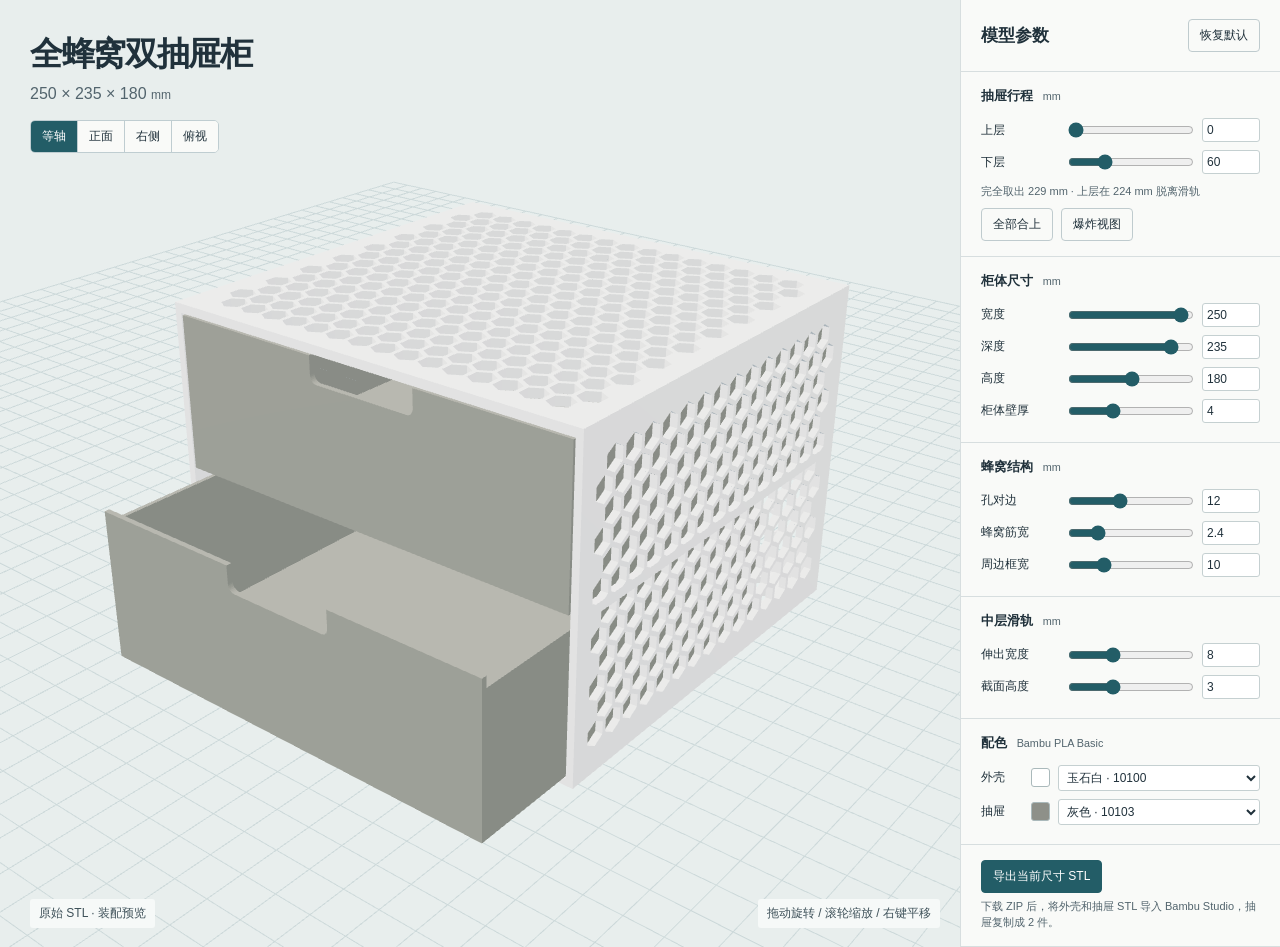
==== viewer/index.html @ f78812b8 "first commit" ====
<!doctype html>
<html lang="zh-CN">
<head>
<meta charset="utf-8">
<meta name="viewport" content="width=device-width, initial-scale=1">
<title>全蜂窝双抽屉柜 | PrintLab</title>
<link rel="stylesheet" href="./style.css">
<script type="importmap">
{"imports":{"three":"./vendor/build/three.module.min.js"}}
</script>
</head>
<body>
<main>
  <section class="model" aria-labelledby="title">
    <div id="stage" aria-label="双抽屉柜三维视口"></div>
    <div class="heading">
      <h1 id="title">全蜂窝双抽屉柜</h1>
      <p><output id="dimensions">250 × 235 × 180</output> <span>mm</span></p>
    </div>
    <nav class="views" aria-label="观察方向">
      <button data-view="iso" aria-pressed="true">等轴</button>
      <button data-view="front" aria-pressed="false">正面</button>
      <button data-view="side" aria-pressed="false">右侧</button>
      <button data-view="top" aria-pressed="false">俯视</button>
    </nav>
    <div class="stage-footer"><span id="source" role="status">正在加载原始 STL</span><span class="gesture">拖动旋转 / 滚轮缩放 / 右键平移</span></div>
  </section>
  <aside aria-label="模型参数">
    <div class="panel-heading"><h2>模型参数</h2><button id="reset" disabled>恢复默认</button></div>
    <form id="params">
      <fieldset id="fields" disabled>
        <div class="section"><h3>抽屉行程 <small>mm</small></h3>
          <div id="travel"></div>
          <p class="hint" id="travel-note"></p>
          <div class="actions">
            <button type="button" id="closed">全部合上</button>
            <button type="button" id="exploded" aria-pressed="false">爆炸视图</button>
          </div>
        </div>
        <div class="section"><h3>柜体尺寸 <small>mm</small></h3><div id="size"></div></div>
        <div class="section"><h3>蜂窝结构 <small>mm</small></h3><div id="lattice"></div></div>
        <div class="section"><h3>中层滑轨 <small>mm</small></h3><div id="rails"></div></div>
        <div class="section"><h3>配色 <small>Bambu PLA Basic</small></h3>
          <label class="color"><span>外壳</span><span class="swatch" aria-hidden="true"></span><select id="shellColor"></select></label>
          <label class="color"><span>抽屉</span><span class="swatch" aria-hidden="true"></span><select id="drawerColor"></select></label>
        </div>
      </fieldset>
    </form>
    <div class="section export">
      <button type="button" id="export-stl" disabled>导出当前尺寸 STL</button>
      <p class="hint" id="export-status" role="status">下载 ZIP 后，将外壳和抽屉 STL 导入 Bambu Studio，抽屉复制成 2 件。</p>
    </div>
  </aside>
</main>
<script type="module" src="./viewer.js"></script>
</body>
</html>
---- viewer/style.css ----
:root {
  color-scheme: light;
  font-family: "Instrument Sans", "Microsoft YaHei UI", sans-serif;
  color: #20313b;
  background: #f9faf8;
  --line: #d7dedf;
  --muted: #52646d;
  --accent: #235d67;
}
* { box-sizing: border-box; }
body { margin: 0; }
main { display: grid; grid-template-columns: minmax(0, 1fr) 320px; min-height: 100dvh; }
.model { position: relative; min-height: 620px; background: #e8eeed; overflow: hidden; isolation: isolate; }
#stage { position: absolute; inset: 0; }
#stage canvas { display: block; touch-action: none; }
.heading { position: absolute; inset: 32px auto auto 30px; pointer-events: none; }
h1, h2, h3, p { margin: 0; }
h1 { font-size: clamp(23px, 2.6vw, 36px); letter-spacing: -.04em; }
.heading p { margin-top: 8px; color: var(--muted); font-variant-numeric: tabular-nums; font-size: 16px; }
.heading span { font-size: 12px; }
.views { position: absolute; top: 120px; left: 30px; display: flex; border: 1px solid #bfcdd1; border-radius: 5px; overflow: hidden; }
button { font: inherit; font-size: 12px; cursor: pointer; color: inherit; background: #f9faf8; border: 1px solid #bfcbce; border-radius: 4px; padding: 7px 11px; }
button:hover { background: #e4edeb; }
button:disabled { opacity: .55; cursor: default; }
button[aria-pressed="true"] { background: var(--accent); color: white; }
.views button { border: 0; border-radius: 0; }
.views button + button { border-left: 1px solid #bfcdd1; }
:focus-visible { outline: 2px solid #167583; outline-offset: 2px; }
.views button:focus-visible { outline-offset: -3px; }
.stage-footer { position: absolute; inset: auto 20px 19px 30px; display: flex; align-items: center; justify-content: space-between; gap: 10px; flex-wrap: wrap; pointer-events: none; }
.stage-footer span { background: #f6f9f8; padding: 6px 9px; border-radius: 3px; font-size: 12px; color: #3e5159; }
aside { border-left: 1px solid var(--line); }
.panel-heading, .section { padding: 15px 20px; border-bottom: 1px solid var(--line); }
.panel-heading { display: flex; align-items: center; justify-content: space-between; padding-block: 19px; }
h2 { font-size: 17px; }
h3 { font-size: 13px; margin-bottom: 9px; }
h3 small { margin-left: 6px; color: var(--muted); font-weight: normal; }
fieldset { border: 0; margin: 0; padding: 0; min-width: 0; }
.control { display: grid; grid-template-columns: 79px minmax(0,1fr) 58px; gap: 8px; align-items: center; min-height: 32px; font-size: 12px; }
.control input[type=range] { width: 100%; margin: 0; accent-color: var(--accent); }
.control input[type=number] { font: inherit; font-variant-numeric: tabular-nums; width: 100%; padding: 4px; border: 1px solid #c5d0d1; border-radius: 3px; background: white; color: inherit; }
.actions { display: flex; gap: 8px; margin-top: 8px; }
.hint { margin-top: 5px; color: var(--muted); font-size: 11px; line-height: 1.5; }
.color { display: grid; grid-template-columns: 42px 19px minmax(0, 1fr); gap: 8px; align-items: center; font-size: 12px; min-height: 34px; }
.swatch { width: 19px; height: 19px; border: 1px solid #aab9bb; border-radius: 3px; }
.color select { width: 100%; font: inherit; color: inherit; background: white; border: 1px solid #c5d0d1; border-radius: 3px; padding: 4px; }
@media (max-width: 740px) {
  main { display: block; }
  .model { min-height: 440px; height: 62dvh; }
  .heading { top: 19px; left: 16px; }
  .views { top: 93px; left: 16px; }
  .stage-footer { inset: auto 12px 12px 16px; }
  .gesture { display: none; }
  aside { border-left: 0; }
}

.export button { background: var(--accent); color: white; border-color: var(--accent); }
.export button:hover:not(:disabled) { background: #194b54; }
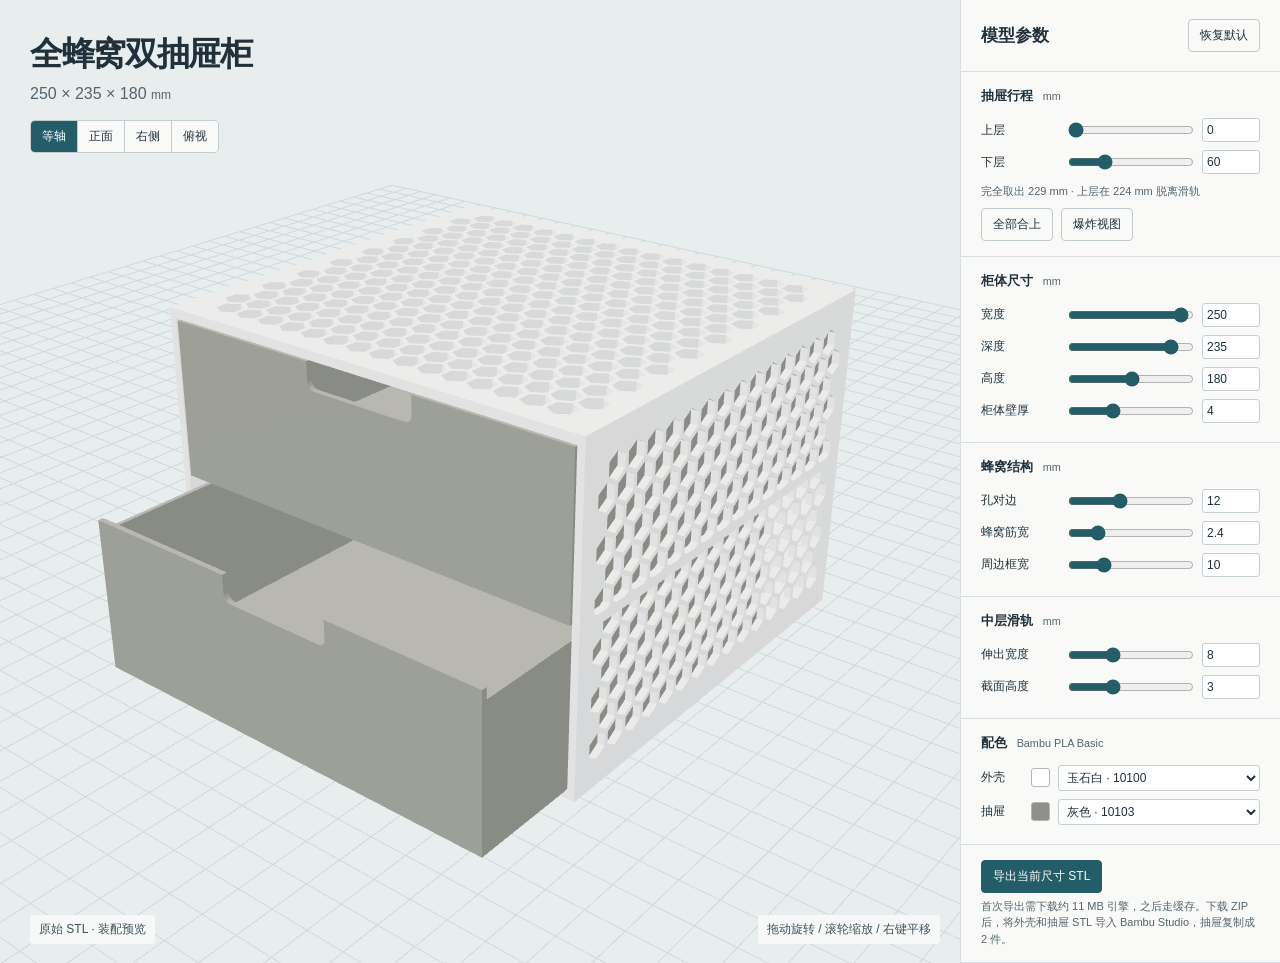
==== commit fbad3ff4: "Generate print STL in the browser with OpenSCAD WASM" ====
--- a/viewer/index.html
+++ b/viewer/index.html
@@ -48,7 +48,7 @@
     </form>
     <div class="section export">
       <button type="button" id="export-stl" disabled>导出当前尺寸 STL</button>
-      <p class="hint" id="export-status" role="status">下载 ZIP 后，将外壳和抽屉 STL 导入 Bambu Studio，抽屉复制成 2 件。</p>
+      <p class="hint" id="export-status" role="status">首次导出需下载约 11 MB 引擎，之后走缓存。下载 ZIP 后，将外壳和抽屉 STL 导入 Bambu Studio，抽屉复制成 2 件。</p>
     </div>
   </aside>
 </main>
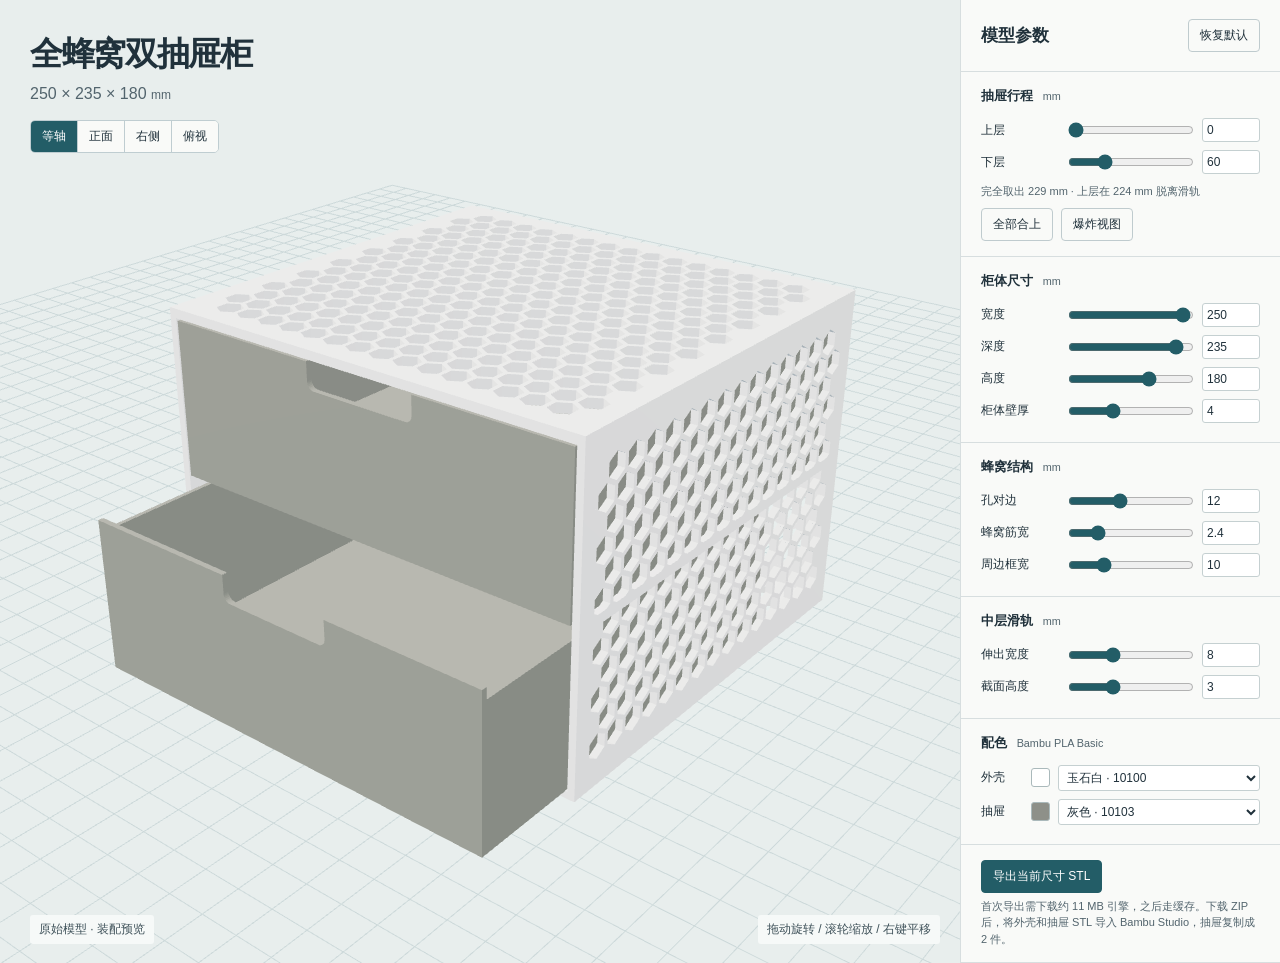
==== commit f795a3d4: "Compress default GLB preview and support cabinet dimensions down to 30 mm" ====
--- a/viewer/index.html
+++ b/viewer/index.html
@@ -23,7 +23,7 @@
       <button data-view="side" aria-pressed="false">右侧</button>
       <button data-view="top" aria-pressed="false">俯视</button>
     </nav>
-    <div class="stage-footer"><span id="source" role="status">正在加载原始 STL</span><span class="gesture">拖动旋转 / 滚轮缩放 / 右键平移</span></div>
+    <div class="stage-footer"><span id="source" role="status">正在加载模型</span><span class="gesture">拖动旋转 / 滚轮缩放 / 右键平移</span></div>
   </section>
   <aside aria-label="模型参数">
     <div class="panel-heading"><h2>模型参数</h2><button id="reset" disabled>恢复默认</button></div>
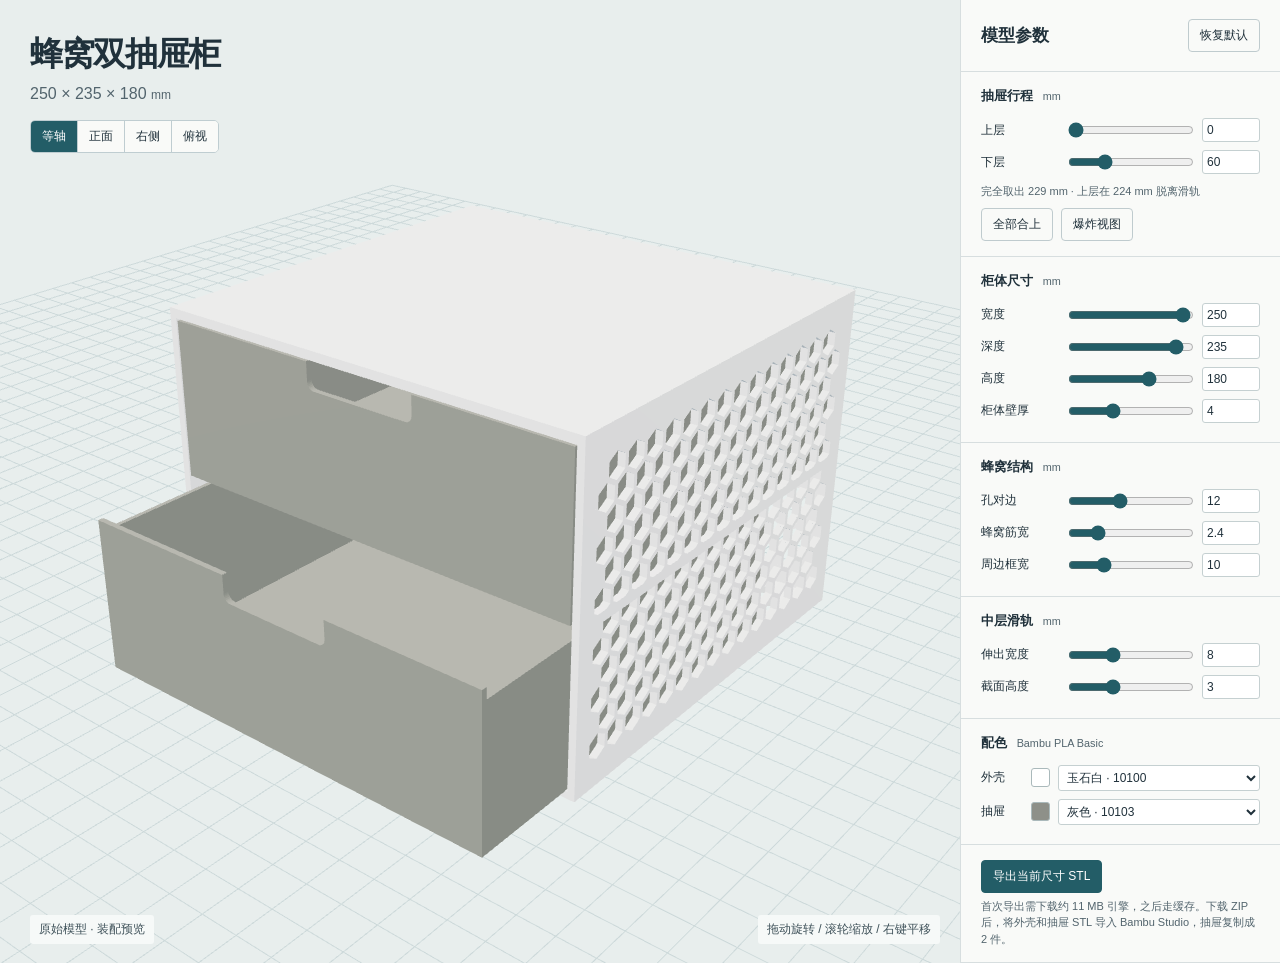
==== commit 6a3bd9da: "Use a solid cabinet top and update the viewer title" ====
--- a/viewer/index.html
+++ b/viewer/index.html
@@ -3,7 +3,7 @@
 <head>
 <meta charset="utf-8">
 <meta name="viewport" content="width=device-width, initial-scale=1">
-<title>全蜂窝双抽屉柜 | PrintLab</title>
+<title>蜂窝双抽屉柜 | PrintLab</title>
 <link rel="stylesheet" href="./style.css">
 <script type="importmap">
 {"imports":{"three":"./vendor/build/three.module.min.js"}}
@@ -14,7 +14,7 @@
   <section class="model" aria-labelledby="title">
     <div id="stage" aria-label="双抽屉柜三维视口"></div>
     <div class="heading">
-      <h1 id="title">全蜂窝双抽屉柜</h1>
+      <h1 id="title">蜂窝双抽屉柜</h1>
       <p><output id="dimensions">250 × 235 × 180</output> <span>mm</span></p>
     </div>
     <nav class="views" aria-label="观察方向">
